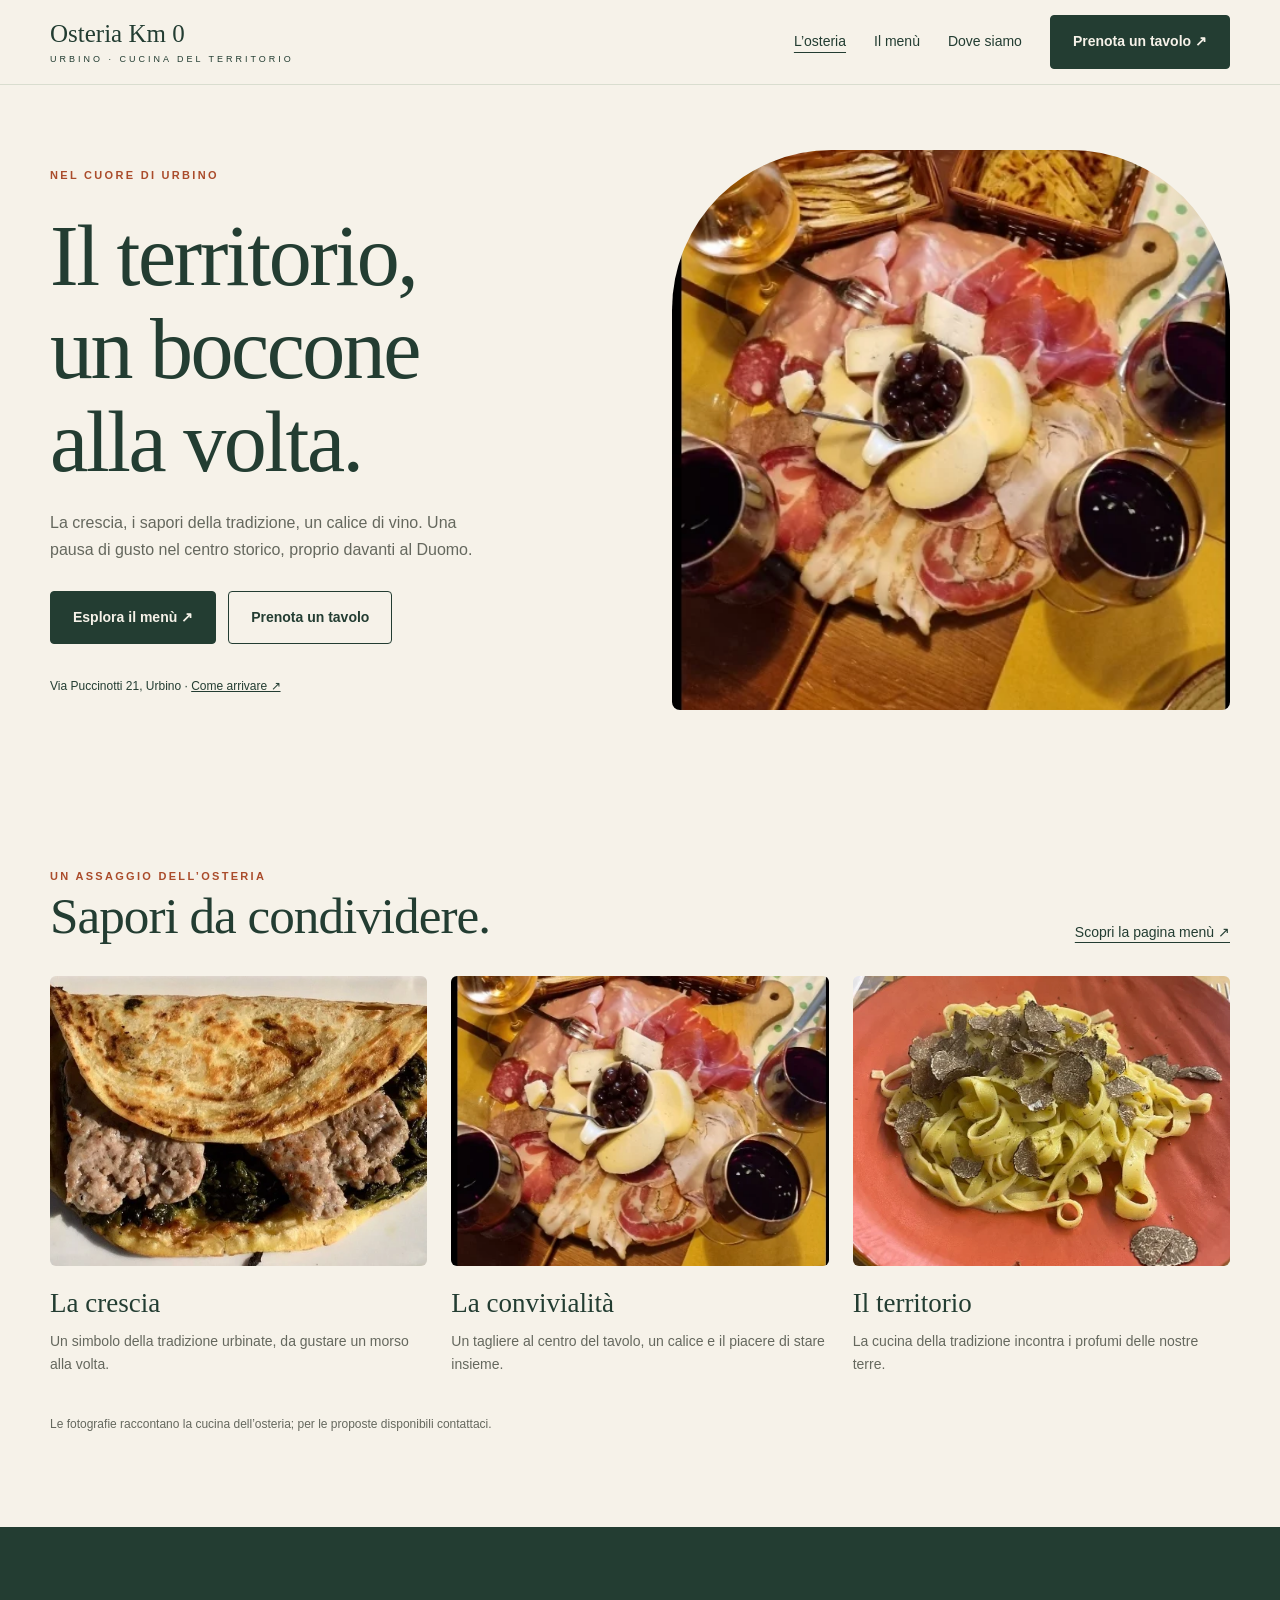
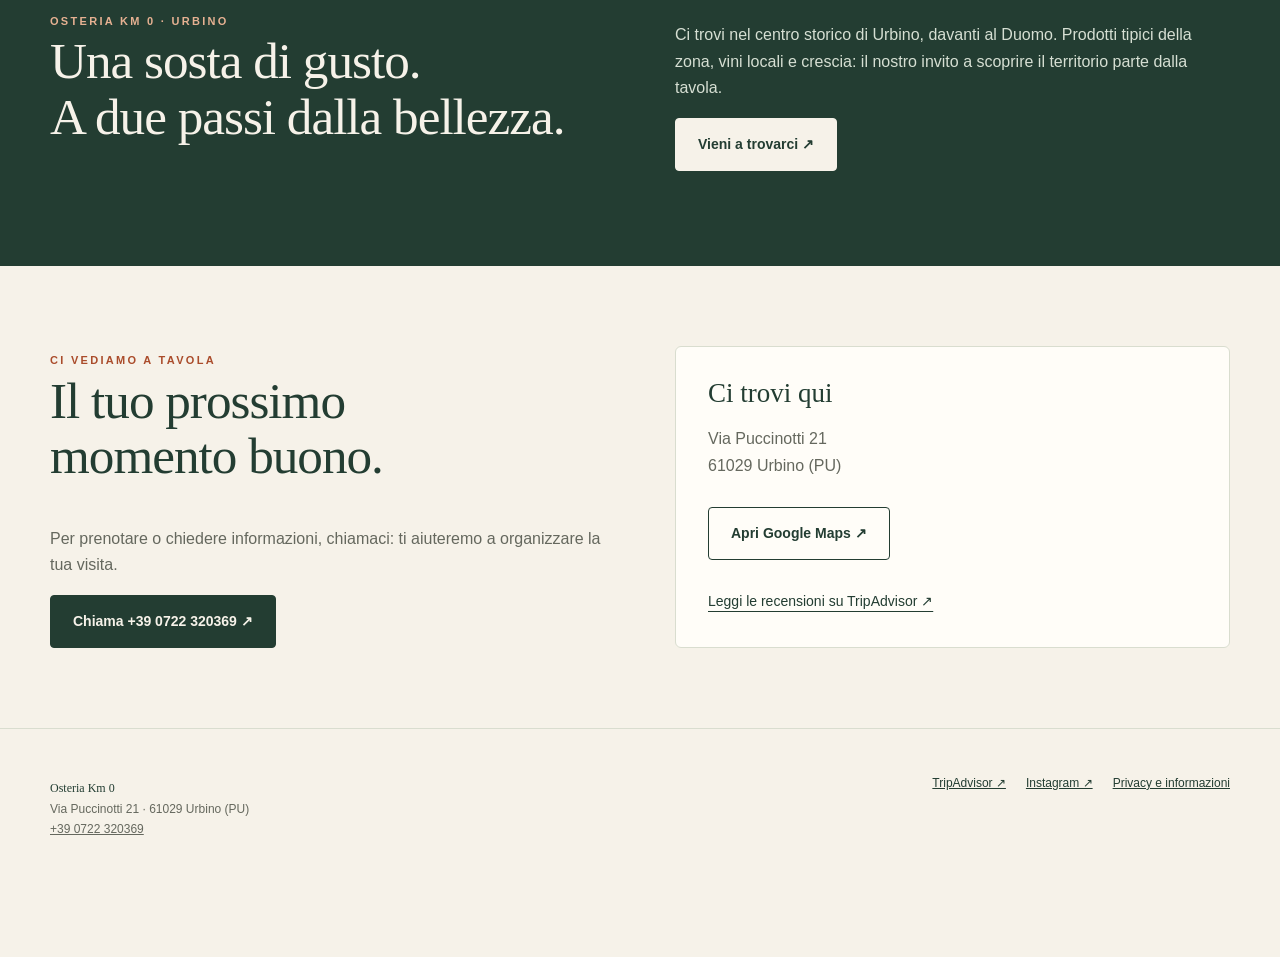
==== index.html @ 64ebbab1 "Add files via upload" ====
<!doctype html>
<html lang="it">

<head>
    <meta charset="utf-8">
    <meta name="viewport" content="width=device-width,initial-scale=1">
    <meta name="theme-color" content="#233d32">
    <title>Osteria Km 0 | Cucina del territorio a Urbino</title>
    <meta name="description"
        content="Crescia, sapori del territorio e vini locali nel centro storico di Urbino. Scopri Osteria Km 0 e contattaci per prenotare.">
    <meta property="og:title" content="Osteria Km 0 | Cucina del territorio a Urbino">
    <meta property="og:description"
        content="Crescia, sapori del territorio e vini locali nel centro storico di Urbino. Scopri Osteria Km 0 e contattaci per prenotare.">
    <meta property="og:type" content="website">
    <link rel="icon" href="assets/favicon.svg" type="image/svg+xml">
    <link rel="stylesheet" href="assets/style.css">
</head>

<body><a class="skip" href="#main">Vai al contenuto</a>
    <header class="header">
        <div class="wrap nav"><a class="brand" href="index.html" aria-label="Osteria Km 0, homepage">Osteria Km
                0<small>Urbino · cucina del territorio</small></a><button class="toggle" type="button"
                aria-controls="navigation" aria-expanded="false" aria-label="Apri navigazione">☰</button>
            <nav class="navlinks" id="navigation" aria-label="Principale"><a href="index.html"
                    aria-current="page">L’osteria</a><a href="menu.html">Il menù</a><a href="contatti.html">Dove
                    siamo</a><a class="btn" href="contatti.html#prenota">Prenota un tavolo ↗</a></nav>
        </div>
    </header>
    <main id="main">
        <div class="wrap">
            <section class="hero">
                <div><span class="eyebrow">Nel cuore di Urbino</span>
                    <h1>Il territorio,<br>un boccone<br>alla volta.</h1>
                    <p>La crescia, i sapori della tradizione, un calice di vino. Una pausa di gusto nel centro storico,
                        proprio davanti al Duomo.</p>
                    <div class="actions"><a class="btn" href="menu.html">Esplora il menù ↗</a><a class="btn light"
                            href="contatti.html#prenota">Prenota un tavolo</a></div><span class="note">Via Puccinotti
                        21, Urbino · <a
                            href="https://www.google.com/maps/search/?api=1&query=Osteria+Km+0+Via+Puccinotti+21+Urbino"
                            target="_blank" rel="noopener noreferrer">Come arrivare ↗</a></span>
                </div>
                <div class="hero-img"><img src="assets/img/tagliere.webp" width="900" height="1100" fetchpriority="high"
                        alt="Tagliere con salumi, formaggi, olive e cestini di crescia"></div>
            </section>
            <section class="section">
                <div class="section-head">
                    <div><span class="eyebrow">Un assaggio dell’osteria</span>
                        <h2>Sapori da condividere.</h2>
                    </div><a class="text-link" href="menu.html">Scopri la pagina menù ↗</a>
                </div>
                <div class="cards">
                    <article class="card">
                        <figure><img src="assets/img/crescia.webp" loading="lazy" width="592" height="376"
                                alt="Crescia farcita con salsiccia e verdure"></figure>
                        <div>
                            <h3>La crescia</h3>
                            <p>Un simbolo della tradizione urbinate, da gustare un morso alla volta.</p>
                        </div>
                    </article>
                    <article class="card">
                        <figure><img src="assets/img/tagliere.webp" loading="lazy" width="472" height="543"
                                alt="Tagliere di salumi e formaggi da condividere"></figure>
                        <div>
                            <h3>La convivialità</h3>
                            <p>Un tagliere al centro del tavolo, un calice e il piacere di stare insieme.</p>
                        </div>
                    </article>
                    <article class="card">
                        <figure><img src="assets/img/pasta.webp" loading="lazy" width="507" height="443"
                                alt="Pasta con scaglie di tartufo su piatto color terracotta"></figure>
                        <div>
                            <h3>Il territorio</h3>
                            <p>La cucina della tradizione incontra i profumi delle nostre terre.</p>
                        </div>
                    </article>
                </div>
                <p class="note" style="margin-top:25px">Le fotografie raccontano la cucina dell’osteria; per le proposte
                    disponibili contattaci.</p>
            </section>
        </div>
        <section class="section dark">
            <div class="wrap split">
                <div><span class="eyebrow">Osteria Km 0 · Urbino</span>
                    <h2>Una sosta di gusto.<br>A due passi dalla bellezza.</h2>
                </div>
                <div>
                    <p>Ci trovi nel centro storico di Urbino, davanti al Duomo. Prodotti tipici della zona, vini locali
                        e crescia: il nostro invito a scoprire il territorio parte dalla tavola.</p><a class="btn"
                        href="contatti.html">Vieni a trovarci ↗</a>
                </div>
            </div>
        </section>
        <section class="wrap section split">
            <div><span class="eyebrow">Ci vediamo a tavola</span>
                <h2>Il tuo prossimo<br>momento buono.</h2>
                <p>Per prenotare o chiedere informazioni, chiamaci: ti aiuteremo a organizzare la tua visita.</p><a
                    class="btn" href="tel:+390722320369">Chiama +39 0722 320369 ↗</a>
            </div>
            <div class="panel">
                <h3>Ci trovi qui</h3>
                <p>Via Puccinotti 21<br>61029 Urbino (PU)</p>
                <div class="actions"><a class="btn light"
                        href="https://www.google.com/maps/search/?api=1&query=Osteria+Km+0+Via+Puccinotti+21+Urbino"
                        target="_blank" rel="noopener noreferrer">Apri Google Maps ↗</a></div><a class="text-link"
                    href="https://www.tripadvisor.it/Restaurant_Review-g187797-d3292048-Reviews-Osteria_Km_0-Urbino_Province_of_Pesaro_and_Urbino_Marche.html"
                    target="_blank" rel="noopener noreferrer">Leggi le recensioni su TripAdvisor ↗</a>
            </div>
        </section>
    </main>
    <footer class="footer">
        <div class="wrap footer-top">
            <div><a class="brand" href="index.html">Osteria Km 0</a>
                <p>Via Puccinotti 21 · 61029 Urbino (PU)<br><a href="tel:+390722320369">+39 0722 320369</a></p>
            </div>
            <div class="footer-links"><a
                    href="https://www.tripadvisor.it/Restaurant_Review-g187797-d3292048-Reviews-Osteria_Km_0-Urbino_Province_of_Pesaro_and_Urbino_Marche.html"
                    target="_blank" rel="noopener noreferrer">TripAdvisor ↗</a><a
                    href="https://www.instagram.com/osteria.km0/" target="_blank" rel="noopener noreferrer">Instagram
                    ↗</a><a href="privacy.html">Privacy e informazioni</a></div>
        </div>
    </footer>
    <div class="mobile-bar" aria-label="Azioni rapide"><a class="btn light" href="menu.html">Il menù</a><a class="btn"
            href="tel:+390722320369">Chiama e prenota ↗</a></div>
    <script src="assets/app.js" defer></script>
</body>

</html>
---- assets/style.css ----
@charset "UTF-8";
:root{--paper:#f6f2e9;--ink:#233d32;--orange:#aa4c2b;--muted:#65685e;--line:#d9ddcf;--white:#fffdf8}*{box-sizing:border-box}html{scroll-behavior:smooth;scroll-padding-top:100px}body{margin:0;background:var(--paper);color:var(--ink);font-family:Arial,Helvetica,sans-serif;line-height:1.65}a{color:inherit}img{display:block;width:100%;height:100%;object-fit:cover}button,input,select,textarea{font:inherit}button,a,input,textarea,select{-webkit-tap-highlight-color:transparent}a:focus-visible,button:focus-visible,input:focus-visible,textarea:focus-visible,select:focus-visible{outline:3px solid var(--orange);outline-offset:5px}.wrap{width:min(1180px,calc(100% - 48px));margin:auto}.skip{position:absolute;top:-80px;background:white;padding:10px;z-index:100}.skip:focus{top:0}.header{position:sticky;top:0;z-index:20;background:var(--paper);border-bottom:1px solid var(--line)}.nav{display:flex;align-items:center;justify-content:space-between;min-height:84px;gap:20px}.brand{text-decoration:none;font-family:Georgia,serif;font-size:25px;line-height:1}.brand small{display:block;font-family:Arial,sans-serif;text-transform:uppercase;letter-spacing:3px;font-size:9px;margin-top:9px}.navlinks{display:flex;gap:28px;align-items:center}.navlinks a{text-decoration:none;font-size:14px}.navlinks a[aria-current=page]{text-decoration:underline;text-underline-offset:6px}.btn{display:inline-flex;align-items:center;justify-content:center;gap:12px;padding:14px 22px;min-height:50px;background:var(--ink);color:var(--paper);border:1px solid var(--ink);border-radius:4px;text-decoration:none;cursor:pointer;font-size:14px;font-weight:600;transition:background .2s,transform .2s}.btn:hover{background:#365745;transform:translateY(-2px)}.btn.light{background:transparent;color:var(--ink)}.btn.light:hover{background:#e9e7db}.toggle{display:none;background:none;border:1px solid var(--line);border-radius:4px;min-width:48px;min-height:48px;color:var(--ink)}.eyebrow{font-size:11px;letter-spacing:2.3px;text-transform:uppercase;font-weight:700;color:var(--orange)}h1,h2,h3,p{margin-top:0}h1,h2,h3{font-family:Georgia,serif;font-weight:400;line-height:1.08}h1{font-size:clamp(46px,6.8vw,86px);letter-spacing:-2.5px;margin:22px 0}h2{font-size:clamp(34px,4vw,52px);letter-spacing:-1px}h3{font-size:27px}p{color:var(--muted)}.hero{display:grid;grid-template-columns:1fr 1fr;gap:64px;align-items:center;padding:65px 0 72px}.hero p{max-width:440px}.actions{display:flex;gap:12px;flex-wrap:wrap;margin:28px 0}.hero-img{height:560px;border-radius:160px 160px 8px 8px;overflow:hidden;background:#d9c5a0}.hero-img img{object-position:center}.note{font-size:12px}.strip{border-block:1px solid var(--line);padding:22px 0;display:flex;justify-content:space-between;gap:18px;flex-wrap:wrap;font-size:12px;text-transform:uppercase;letter-spacing:1.4px}.section{padding:80px 0}.section-head{display:flex;align-items:end;justify-content:space-between;gap:24px;margin-bottom:32px}.section-head h2{margin-bottom:0}.text-link{font-size:14px;text-underline-offset:5px}.cards{display:grid;grid-template-columns:repeat(3,1fr);gap:24px}.card figure{margin:0 0 23px;height:290px;border-radius:6px;overflow:hidden}.card h3{margin-bottom:12px}.card p{font-size:14px}.split{display:grid;grid-template-columns:1fr 1fr;gap:70px;align-items:center}.dark{background:var(--ink);color:var(--paper)}.dark p{color:#d6dfd3}.dark .eyebrow{color:#e6b192}.dark .btn{background:var(--paper);color:var(--ink);border-color:var(--paper)}.panel{border:1px solid var(--line);padding:32px;border-radius:6px;background:var(--white)}.panel h3{margin-bottom:18px}.contact-list{list-style:none;padding:0;margin:25px 0}.contact-list li{padding:14px 0;border-bottom:1px solid var(--line)}.contact-list span{display:block;color:var(--muted);font-size:13px}.footer{padding:45px 0 105px;border-top:1px solid var(--line)}.footer-top{display:flex;justify-content:space-between;gap:25px;flex-wrap:wrap}.footer p,.footer a{font-size:12px}.footer-links{display:flex;gap:20px;flex-wrap:wrap}.mobile-bar{display:none}.page-intro{padding:65px 0 35px;max-width:800px}.page-intro h1{font-size:clamp(45px,6vw,72px)}.notice{background:#eee8d9;padding:18px 22px;border-left:3px solid var(--orange);font-size:14px;margin-bottom:32px}.filters{display:flex;gap:10px;flex-wrap:wrap;margin:30px 0}.filter{min-height:44px;border:1px solid var(--line);background:transparent;padding:9px 18px;border-radius:24px;color:var(--ink);cursor:pointer}.filter[aria-pressed=true]{background:var(--ink);color:var(--paper)}.menu-group{margin:35px 0}.menu-item{display:flex;justify-content:space-between;gap:22px;padding:24px 0;border-bottom:1px solid var(--line)}.menu-item h3{font-size:24px;margin-bottom:8px}.menu-item p{margin:0;font-size:14px}.price{white-space:nowrap;font-size:14px}label{display:block;font-size:14px;margin-bottom:6px}input,textarea,select{width:100%;padding:12px;border:1px solid #a7b5aa;background:var(--white);border-radius:4px;color:var(--ink);min-height:48px}.fields{display:grid;grid-template-columns:1fr 1fr;gap:18px}.field{margin-bottom:18px}textarea{resize:vertical;min-height:105px}.status{margin-top:15px;font-size:14px}.hours{font-size:14px}.legal{max-width:780px}.legal h2{font-size:30px;margin-top:35px}[hidden]{display:none!important}@media(max-width:800px){.wrap{width:calc(100% - 36px)}.nav{min-height:74px}.toggle{display:block}.navlinks{display:none;position:absolute;top:74px;left:0;right:0;background:var(--paper);padding:25px;box-shadow:0 15px 25px #233d3212;flex-direction:column;align-items:stretch;gap:20px}.navlinks.open{display:flex}.hero{grid-template-columns:1fr;gap:28px;padding:36px 0 40px}.hero h1{max-width:520px}.hero-img{height:380px;border-radius:100px 100px 6px 6px}.hero p{max-width:none}.strip{font-size:10px;gap:12px}.section{padding:52px 0}.cards{grid-template-columns:1fr;gap:28px}.card{display:grid;grid-template-columns:130px 1fr;gap:18px;align-items:center}.card figure{height:155px;margin:0}.card h3{font-size:25px}.card p{margin-bottom:0}.split{grid-template-columns:1fr;gap:32px}.section-head{align-items:start;flex-direction:column;gap:18px}.panel{padding:23px}.mobile-bar{display:grid;grid-template-columns:1fr 1fr;gap:10px;position:fixed;bottom:0;left:0;right:0;padding:10px 18px calc(10px + env(safe-area-inset-bottom));background:var(--paper);border-top:1px solid var(--line);z-index:30}.mobile-bar .btn{padding:11px}.fields{gap:12px}.page-intro{padding-top:36px}.footer-top{flex-direction:column}.menu-item{gap:12px}}@media(prefers-reduced-motion:reduce){html{scroll-behavior:auto}*,*:before,*:after{transition:none!important}}
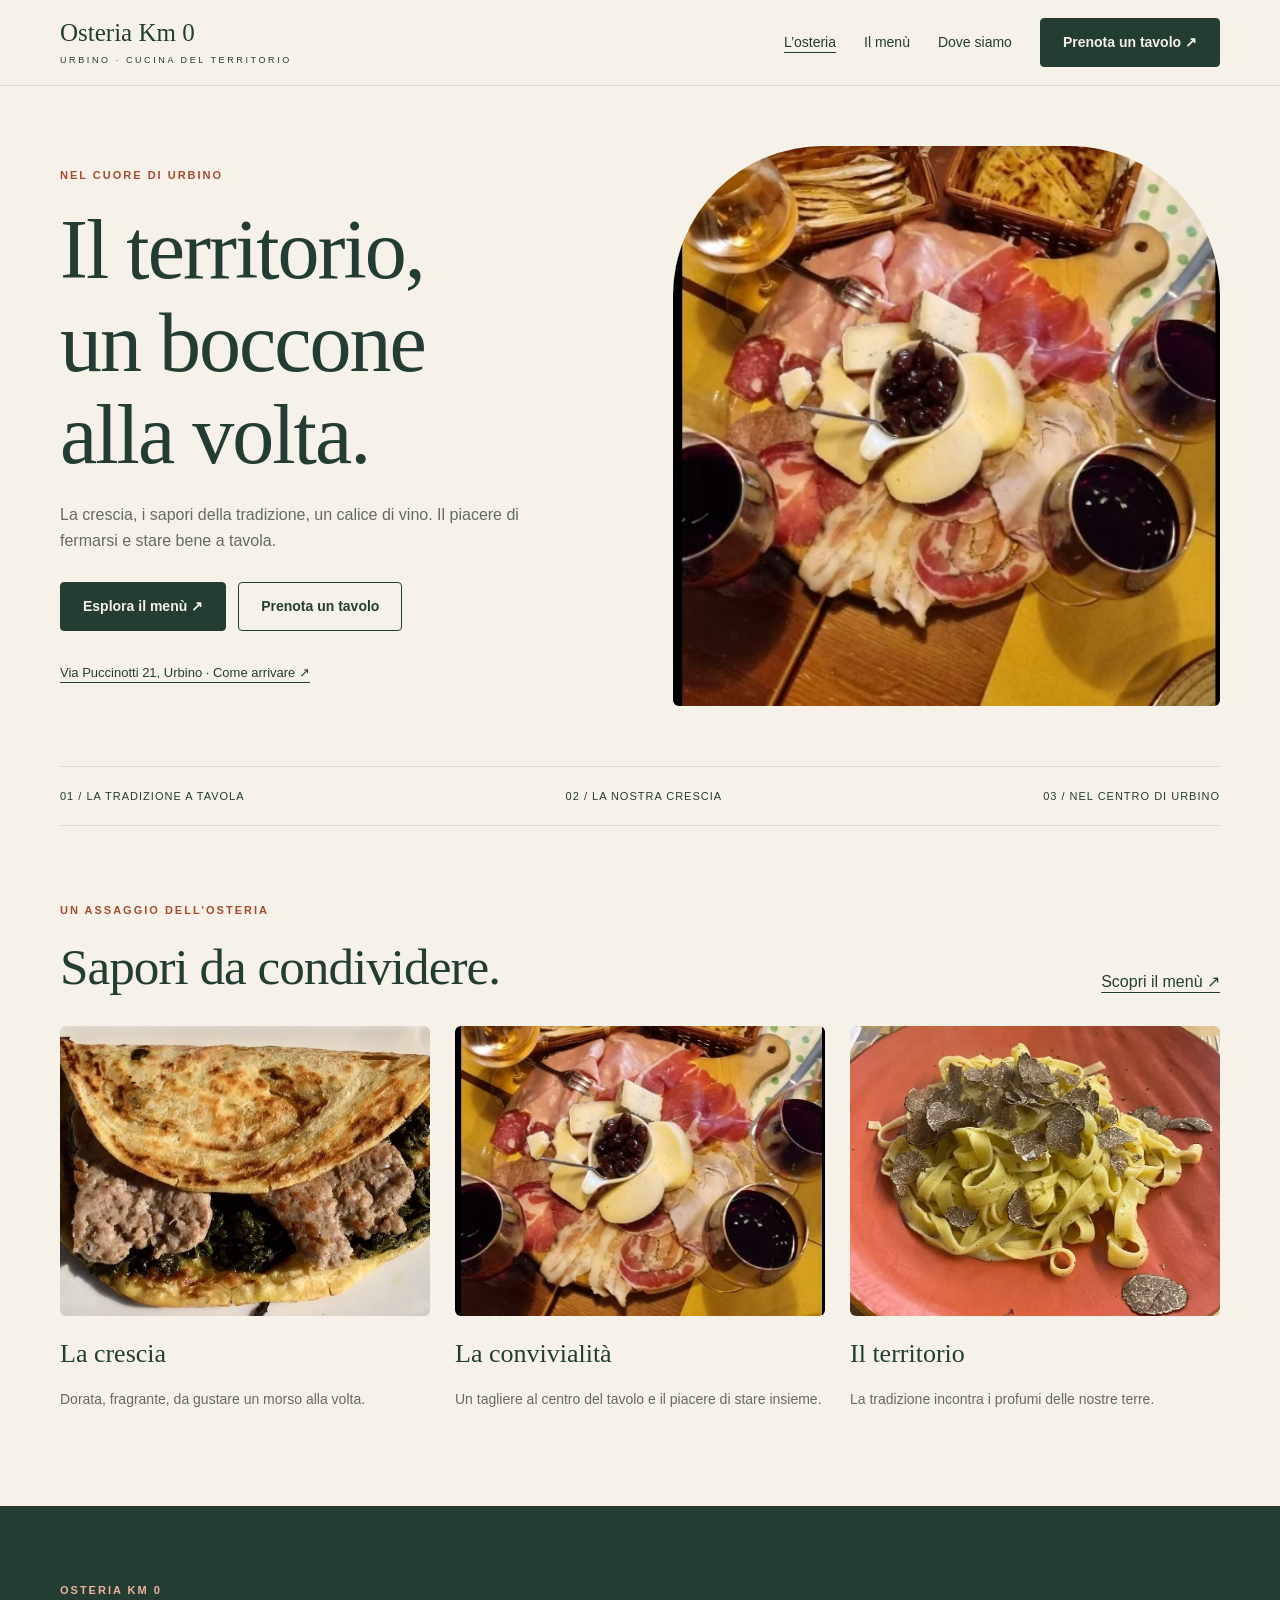
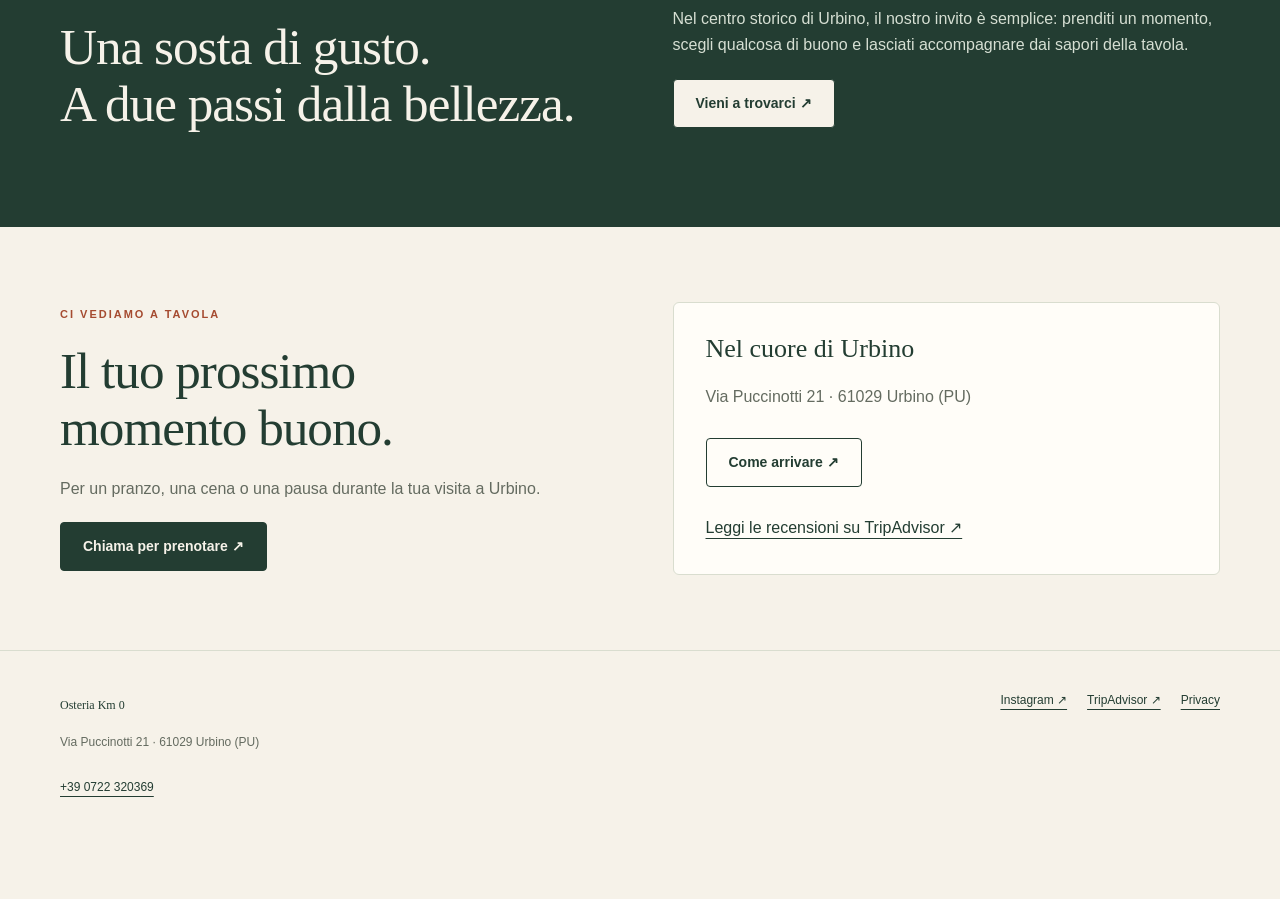
==== commit 0e1c8d10: "aggiornamento menu" ====
--- a/index.html
+++ b/index.html
@@ -1,127 +1 @@
-<!doctype html>
-<html lang="it">
-
-<head>
-    <meta charset="utf-8">
-    <meta name="viewport" content="width=device-width,initial-scale=1">
-    <meta name="theme-color" content="#233d32">
-    <title>Osteria Km 0 | Cucina del territorio a Urbino</title>
-    <meta name="description"
-        content="Crescia, sapori del territorio e vini locali nel centro storico di Urbino. Scopri Osteria Km 0 e contattaci per prenotare.">
-    <meta property="og:title" content="Osteria Km 0 | Cucina del territorio a Urbino">
-    <meta property="og:description"
-        content="Crescia, sapori del territorio e vini locali nel centro storico di Urbino. Scopri Osteria Km 0 e contattaci per prenotare.">
-    <meta property="og:type" content="website">
-    <link rel="icon" href="assets/favicon.svg" type="image/svg+xml">
-    <link rel="stylesheet" href="assets/style.css">
-</head>
-
-<body><a class="skip" href="#main">Vai al contenuto</a>
-    <header class="header">
-        <div class="wrap nav"><a class="brand" href="index.html" aria-label="Osteria Km 0, homepage">Osteria Km
-                0<small>Urbino · cucina del territorio</small></a><button class="toggle" type="button"
-                aria-controls="navigation" aria-expanded="false" aria-label="Apri navigazione">☰</button>
-            <nav class="navlinks" id="navigation" aria-label="Principale"><a href="index.html"
-                    aria-current="page">L’osteria</a><a href="menu.html">Il menù</a><a href="contatti.html">Dove
-                    siamo</a><a class="btn" href="contatti.html#prenota">Prenota un tavolo ↗</a></nav>
-        </div>
-    </header>
-    <main id="main">
-        <div class="wrap">
-            <section class="hero">
-                <div><span class="eyebrow">Nel cuore di Urbino</span>
-                    <h1>Il territorio,<br>un boccone<br>alla volta.</h1>
-                    <p>La crescia, i sapori della tradizione, un calice di vino. Una pausa di gusto nel centro storico,
-                        proprio davanti al Duomo.</p>
-                    <div class="actions"><a class="btn" href="menu.html">Esplora il menù ↗</a><a class="btn light"
-                            href="contatti.html#prenota">Prenota un tavolo</a></div><span class="note">Via Puccinotti
-                        21, Urbino · <a
-                            href="https://www.google.com/maps/search/?api=1&query=Osteria+Km+0+Via+Puccinotti+21+Urbino"
-                            target="_blank" rel="noopener noreferrer">Come arrivare ↗</a></span>
-                </div>
-                <div class="hero-img"><img src="assets/img/tagliere.webp" width="900" height="1100" fetchpriority="high"
-                        alt="Tagliere con salumi, formaggi, olive e cestini di crescia"></div>
-            </section>
-            <section class="section">
-                <div class="section-head">
-                    <div><span class="eyebrow">Un assaggio dell’osteria</span>
-                        <h2>Sapori da condividere.</h2>
-                    </div><a class="text-link" href="menu.html">Scopri la pagina menù ↗</a>
-                </div>
-                <div class="cards">
-                    <article class="card">
-                        <figure><img src="assets/img/crescia.webp" loading="lazy" width="592" height="376"
-                                alt="Crescia farcita con salsiccia e verdure"></figure>
-                        <div>
-                            <h3>La crescia</h3>
-                            <p>Un simbolo della tradizione urbinate, da gustare un morso alla volta.</p>
-                        </div>
-                    </article>
-                    <article class="card">
-                        <figure><img src="assets/img/tagliere.webp" loading="lazy" width="472" height="543"
-                                alt="Tagliere di salumi e formaggi da condividere"></figure>
-                        <div>
-                            <h3>La convivialità</h3>
-                            <p>Un tagliere al centro del tavolo, un calice e il piacere di stare insieme.</p>
-                        </div>
-                    </article>
-                    <article class="card">
-                        <figure><img src="assets/img/pasta.webp" loading="lazy" width="507" height="443"
-                                alt="Pasta con scaglie di tartufo su piatto color terracotta"></figure>
-                        <div>
-                            <h3>Il territorio</h3>
-                            <p>La cucina della tradizione incontra i profumi delle nostre terre.</p>
-                        </div>
-                    </article>
-                </div>
-                <p class="note" style="margin-top:25px">Le fotografie raccontano la cucina dell’osteria; per le proposte
-                    disponibili contattaci.</p>
-            </section>
-        </div>
-        <section class="section dark">
-            <div class="wrap split">
-                <div><span class="eyebrow">Osteria Km 0 · Urbino</span>
-                    <h2>Una sosta di gusto.<br>A due passi dalla bellezza.</h2>
-                </div>
-                <div>
-                    <p>Ci trovi nel centro storico di Urbino, davanti al Duomo. Prodotti tipici della zona, vini locali
-                        e crescia: il nostro invito a scoprire il territorio parte dalla tavola.</p><a class="btn"
-                        href="contatti.html">Vieni a trovarci ↗</a>
-                </div>
-            </div>
-        </section>
-        <section class="wrap section split">
-            <div><span class="eyebrow">Ci vediamo a tavola</span>
-                <h2>Il tuo prossimo<br>momento buono.</h2>
-                <p>Per prenotare o chiedere informazioni, chiamaci: ti aiuteremo a organizzare la tua visita.</p><a
-                    class="btn" href="tel:+390722320369">Chiama +39 0722 320369 ↗</a>
-            </div>
-            <div class="panel">
-                <h3>Ci trovi qui</h3>
-                <p>Via Puccinotti 21<br>61029 Urbino (PU)</p>
-                <div class="actions"><a class="btn light"
-                        href="https://www.google.com/maps/search/?api=1&query=Osteria+Km+0+Via+Puccinotti+21+Urbino"
-                        target="_blank" rel="noopener noreferrer">Apri Google Maps ↗</a></div><a class="text-link"
-                    href="https://www.tripadvisor.it/Restaurant_Review-g187797-d3292048-Reviews-Osteria_Km_0-Urbino_Province_of_Pesaro_and_Urbino_Marche.html"
-                    target="_blank" rel="noopener noreferrer">Leggi le recensioni su TripAdvisor ↗</a>
-            </div>
-        </section>
-    </main>
-    <footer class="footer">
-        <div class="wrap footer-top">
-            <div><a class="brand" href="index.html">Osteria Km 0</a>
-                <p>Via Puccinotti 21 · 61029 Urbino (PU)<br><a href="tel:+390722320369">+39 0722 320369</a></p>
-            </div>
-            <div class="footer-links"><a
-                    href="https://www.tripadvisor.it/Restaurant_Review-g187797-d3292048-Reviews-Osteria_Km_0-Urbino_Province_of_Pesaro_and_Urbino_Marche.html"
-                    target="_blank" rel="noopener noreferrer">TripAdvisor ↗</a><a
-                    href="https://www.instagram.com/osteria.km0/" target="_blank" rel="noopener noreferrer">Instagram
-                    ↗</a><a href="privacy.html">Privacy e informazioni</a></div>
-        </div>
-    </footer>
-    <div class="mobile-bar" aria-label="Azioni rapide"><a class="btn light" href="menu.html">Il menù</a><a class="btn"
-            href="tel:+390722320369">Chiama e prenota ↗</a></div>
-    <script src="assets/app.js" defer></script>
-</body>
-
-</html>+<!doctype html><html lang="it"><head><meta charset="utf-8"><meta name="viewport" content="width=device-width,initial-scale=1"><title>Il territorio, un boccone alla volta | Osteria Km 0, Urbino</title><meta name="description" content="Crescia, sapori del territorio e convivialità nel centro storico di Urbino. Scopri Osteria Km 0 e contattaci per prenotare."><meta name="theme-color" content="#233d32"><link rel="icon" href="assets/favicon.svg"><link rel="stylesheet" href="assets/style.css"></head><body><a class="skip" href="#main">Vai al contenuto</a><header class="header"><div class="wrap nav"><a class="brand" href="index.html">Osteria Km 0<small>Urbino · cucina del territorio</small></a><button class="toggle" aria-controls="navigation" aria-expanded="false" aria-label="Apri navigazione">☰</button><nav class="navlinks" id="navigation" aria-label="Principale"><a href="index.html" aria-current="page">L’osteria</a><a href="menu.html">Il menù</a><a href="contatti.html">Dove siamo</a><a class="btn" href="contatti.html#prenota">Prenota un tavolo ↗</a></nav></div></header><main id="main"><div class="wrap"><section class="hero"><div><span class="eyebrow">Nel cuore di Urbino</span><h1>Il territorio,<br>un boccone<br>alla volta.</h1><p>La crescia, i sapori della tradizione, un calice di vino. Il piacere di fermarsi e stare bene a tavola.</p><div class="actions"><a class="btn" href="menu.html">Esplora il menù ↗</a><a class="btn light" href="contatti.html#prenota">Prenota un tavolo</a></div><a class="note" data-link="maps" target="_blank" rel="noopener noreferrer">Via Puccinotti 21, Urbino · Come arrivare ↗</a></div><div class="hero-photo"><img src="assets/img/tagliere.webp" alt="Tagliere con salumi, formaggi, olive e crescia" width="472" height="543" fetchpriority="high"></div></section><div class="strip"><span>01 / La tradizione a tavola</span><span>02 / La nostra crescia</span><span>03 / Nel centro di Urbino</span></div><section class="section"><div class="heading"><div><span class="eyebrow">Un assaggio dell’osteria</span><h2>Sapori da condividere.</h2></div><a href="menu.html">Scopri il menù ↗</a></div><div class="cards"><article class="card"><figure><img src="assets/img/crescia.webp" alt="Crescia farcita con salsiccia e verdure" loading="lazy" width="600" height="500"></figure><div><h3>La crescia</h3><p>Dorata, fragrante, da gustare un morso alla volta.</p></div></article><article class="card"><figure><img src="assets/img/tagliere.webp" alt="Tagliere di salumi e formaggi" loading="lazy" width="600" height="500"></figure><div><h3>La convivialità</h3><p>Un tagliere al centro del tavolo e il piacere di stare insieme.</p></div></article><article class="card"><figure><img src="assets/img/pasta.webp" alt="Pasta con scaglie di tartufo" loading="lazy" width="600" height="500"></figure><div><h3>Il territorio</h3><p>La tradizione incontra i profumi delle nostre terre.</p></div></article></div></section></div><section class="dark section"><div class="wrap split"><div><span class="eyebrow">Osteria Km 0</span><h2>Una sosta di gusto.<br>A due passi dalla bellezza.</h2></div><div><p>Nel centro storico di Urbino, il nostro invito è semplice: prenditi un momento, scegli qualcosa di buono e lasciati accompagnare dai sapori della tavola.</p><a class="btn" href="contatti.html">Vieni a trovarci ↗</a></div></div></section><section class="wrap section split"><div><span class="eyebrow">Ci vediamo a tavola</span><h2>Il tuo prossimo<br>momento buono.</h2><p>Per un pranzo, una cena o una pausa durante la tua visita a Urbino.</p><a class="btn" data-phone>Chiama per prenotare ↗</a></div><div class="panel"><h3>Nel cuore di Urbino</h3><p data-address></p><div class="actions"><a class="btn light" data-link="maps" target="_blank" rel="noopener noreferrer">Come arrivare ↗</a></div><a data-link="tripadvisor" target="_blank" rel="noopener noreferrer">Leggi le recensioni su TripAdvisor ↗</a></div></section></main><footer class="footer"><div class="wrap footer-row"><div><a class="brand" href="index.html">Osteria Km 0</a><p style="margin-top:16px" data-address></p><a data-phone></a></div><div class="links"><a data-link="instagram" target="_blank" rel="noopener noreferrer">Instagram ↗</a><a data-link="tripadvisor" target="_blank" rel="noopener noreferrer">TripAdvisor ↗</a><a href="privacy.html">Privacy</a></div></div></footer><div class="mobile-bar" aria-label="Azioni rapide"><a class="btn light" href="menu.html">Il menù</a><a class="btn" data-phone>Chiama e prenota ↗</a></div><script src="assets/config.js"></script><script src="assets/menu.js"></script><script src="assets/app.js"></script></body></html>
--- a/assets/style.css
+++ b/assets/style.css
@@ -1,2 +1 @@
-@charset "UTF-8";
-:root{--paper:#f6f2e9;--ink:#233d32;--orange:#aa4c2b;--muted:#65685e;--line:#d9ddcf;--white:#fffdf8}*{box-sizing:border-box}html{scroll-behavior:smooth;scroll-padding-top:100px}body{margin:0;background:var(--paper);color:var(--ink);font-family:Arial,Helvetica,sans-serif;line-height:1.65}a{color:inherit}img{display:block;width:100%;height:100%;object-fit:cover}button,input,select,textarea{font:inherit}button,a,input,textarea,select{-webkit-tap-highlight-color:transparent}a:focus-visible,button:focus-visible,input:focus-visible,textarea:focus-visible,select:focus-visible{outline:3px solid var(--orange);outline-offset:5px}.wrap{width:min(1180px,calc(100% - 48px));margin:auto}.skip{position:absolute;top:-80px;background:white;padding:10px;z-index:100}.skip:focus{top:0}.header{position:sticky;top:0;z-index:20;background:var(--paper);border-bottom:1px solid var(--line)}.nav{display:flex;align-items:center;justify-content:space-between;min-height:84px;gap:20px}.brand{text-decoration:none;font-family:Georgia,serif;font-size:25px;line-height:1}.brand small{display:block;font-family:Arial,sans-serif;text-transform:uppercase;letter-spacing:3px;font-size:9px;margin-top:9px}.navlinks{display:flex;gap:28px;align-items:center}.navlinks a{text-decoration:none;font-size:14px}.navlinks a[aria-current=page]{text-decoration:underline;text-underline-offset:6px}.btn{display:inline-flex;align-items:center;justify-content:center;gap:12px;padding:14px 22px;min-height:50px;background:var(--ink);color:var(--paper);border:1px solid var(--ink);border-radius:4px;text-decoration:none;cursor:pointer;font-size:14px;font-weight:600;transition:background .2s,transform .2s}.btn:hover{background:#365745;transform:translateY(-2px)}.btn.light{background:transparent;color:var(--ink)}.btn.light:hover{background:#e9e7db}.toggle{display:none;background:none;border:1px solid var(--line);border-radius:4px;min-width:48px;min-height:48px;color:var(--ink)}.eyebrow{font-size:11px;letter-spacing:2.3px;text-transform:uppercase;font-weight:700;color:var(--orange)}h1,h2,h3,p{margin-top:0}h1,h2,h3{font-family:Georgia,serif;font-weight:400;line-height:1.08}h1{font-size:clamp(46px,6.8vw,86px);letter-spacing:-2.5px;margin:22px 0}h2{font-size:clamp(34px,4vw,52px);letter-spacing:-1px}h3{font-size:27px}p{color:var(--muted)}.hero{display:grid;grid-template-columns:1fr 1fr;gap:64px;align-items:center;padding:65px 0 72px}.hero p{max-width:440px}.actions{display:flex;gap:12px;flex-wrap:wrap;margin:28px 0}.hero-img{height:560px;border-radius:160px 160px 8px 8px;overflow:hidden;background:#d9c5a0}.hero-img img{object-position:center}.note{font-size:12px}.strip{border-block:1px solid var(--line);padding:22px 0;display:flex;justify-content:space-between;gap:18px;flex-wrap:wrap;font-size:12px;text-transform:uppercase;letter-spacing:1.4px}.section{padding:80px 0}.section-head{display:flex;align-items:end;justify-content:space-between;gap:24px;margin-bottom:32px}.section-head h2{margin-bottom:0}.text-link{font-size:14px;text-underline-offset:5px}.cards{display:grid;grid-template-columns:repeat(3,1fr);gap:24px}.card figure{margin:0 0 23px;height:290px;border-radius:6px;overflow:hidden}.card h3{margin-bottom:12px}.card p{font-size:14px}.split{display:grid;grid-template-columns:1fr 1fr;gap:70px;align-items:center}.dark{background:var(--ink);color:var(--paper)}.dark p{color:#d6dfd3}.dark .eyebrow{color:#e6b192}.dark .btn{background:var(--paper);color:var(--ink);border-color:var(--paper)}.panel{border:1px solid var(--line);padding:32px;border-radius:6px;background:var(--white)}.panel h3{margin-bottom:18px}.contact-list{list-style:none;padding:0;margin:25px 0}.contact-list li{padding:14px 0;border-bottom:1px solid var(--line)}.contact-list span{display:block;color:var(--muted);font-size:13px}.footer{padding:45px 0 105px;border-top:1px solid var(--line)}.footer-top{display:flex;justify-content:space-between;gap:25px;flex-wrap:wrap}.footer p,.footer a{font-size:12px}.footer-links{display:flex;gap:20px;flex-wrap:wrap}.mobile-bar{display:none}.page-intro{padding:65px 0 35px;max-width:800px}.page-intro h1{font-size:clamp(45px,6vw,72px)}.notice{background:#eee8d9;padding:18px 22px;border-left:3px solid var(--orange);font-size:14px;margin-bottom:32px}.filters{display:flex;gap:10px;flex-wrap:wrap;margin:30px 0}.filter{min-height:44px;border:1px solid var(--line);background:transparent;padding:9px 18px;border-radius:24px;color:var(--ink);cursor:pointer}.filter[aria-pressed=true]{background:var(--ink);color:var(--paper)}.menu-group{margin:35px 0}.menu-item{display:flex;justify-content:space-between;gap:22px;padding:24px 0;border-bottom:1px solid var(--line)}.menu-item h3{font-size:24px;margin-bottom:8px}.menu-item p{margin:0;font-size:14px}.price{white-space:nowrap;font-size:14px}label{display:block;font-size:14px;margin-bottom:6px}input,textarea,select{width:100%;padding:12px;border:1px solid #a7b5aa;background:var(--white);border-radius:4px;color:var(--ink);min-height:48px}.fields{display:grid;grid-template-columns:1fr 1fr;gap:18px}.field{margin-bottom:18px}textarea{resize:vertical;min-height:105px}.status{margin-top:15px;font-size:14px}.hours{font-size:14px}.legal{max-width:780px}.legal h2{font-size:30px;margin-top:35px}[hidden]{display:none!important}@media(max-width:800px){.wrap{width:calc(100% - 36px)}.nav{min-height:74px}.toggle{display:block}.navlinks{display:none;position:absolute;top:74px;left:0;right:0;background:var(--paper);padding:25px;box-shadow:0 15px 25px #233d3212;flex-direction:column;align-items:stretch;gap:20px}.navlinks.open{display:flex}.hero{grid-template-columns:1fr;gap:28px;padding:36px 0 40px}.hero h1{max-width:520px}.hero-img{height:380px;border-radius:100px 100px 6px 6px}.hero p{max-width:none}.strip{font-size:10px;gap:12px}.section{padding:52px 0}.cards{grid-template-columns:1fr;gap:28px}.card{display:grid;grid-template-columns:130px 1fr;gap:18px;align-items:center}.card figure{height:155px;margin:0}.card h3{font-size:25px}.card p{margin-bottom:0}.split{grid-template-columns:1fr;gap:32px}.section-head{align-items:start;flex-direction:column;gap:18px}.panel{padding:23px}.mobile-bar{display:grid;grid-template-columns:1fr 1fr;gap:10px;position:fixed;bottom:0;left:0;right:0;padding:10px 18px calc(10px + env(safe-area-inset-bottom));background:var(--paper);border-top:1px solid var(--line);z-index:30}.mobile-bar .btn{padding:11px}.fields{gap:12px}.page-intro{padding-top:36px}.footer-top{flex-direction:column}.menu-item{gap:12px}}@media(prefers-reduced-motion:reduce){html{scroll-behavior:auto}*,*:before,*:after{transition:none!important}}
+*{box-sizing:border-box}:root{--bg:#f6f2e9;--ink:#233d32;--muted:#646b60;--accent:#a54b30;--line:#d9ddcf}html{scroll-behavior:smooth;scroll-padding-top:100px}body{margin:0;background:var(--bg);color:var(--ink);font:16px/1.65 Arial,sans-serif}a{color:inherit;text-underline-offset:5px}img{display:block;width:100%;height:100%;object-fit:cover}h1,h2,h3{font-family:Georgia,serif;font-weight:400;line-height:1.1;margin:0 0 20px}h1{font-size:clamp(46px,7vw,84px);letter-spacing:-2px}h2{font-size:clamp(34px,4vw,52px);letter-spacing:-1px}h3{font-size:26px}p{color:var(--muted);margin:0 0 20px}button,input{font:inherit}a:focus-visible,button:focus-visible,input:focus-visible{outline:3px solid var(--accent);outline-offset:4px}.wrap{width:min(1160px,calc(100% - 40px));margin:auto}.header{position:sticky;top:0;background:var(--bg);z-index:20;border-bottom:1px solid var(--line)}.nav{min-height:85px;display:flex;align-items:center;justify-content:space-between;gap:24px}.brand{text-decoration:none;font:25px/1 Georgia,serif}.brand small{display:block;font:9px Arial;letter-spacing:2.6px;text-transform:uppercase;margin-top:10px}.navlinks{display:flex;gap:28px;align-items:center}.navlinks a{text-decoration:none;font-size:14px}.navlinks a[aria-current=page]{text-decoration:underline}.btn{display:inline-flex;align-items:center;justify-content:center;min-height:49px;padding:12px 22px;border:1px solid var(--ink);border-radius:4px;background:var(--ink);color:var(--bg);text-decoration:none;font-size:14px;font-weight:600;cursor:pointer}.btn:hover{background:#395b49}.btn.light{background:transparent;color:var(--ink)}.toggle{display:none;background:transparent;border:1px solid var(--line);min-height:46px;min-width:46px;color:var(--ink)}.eyebrow{text-transform:uppercase;letter-spacing:2px;color:var(--accent);font-size:11px;font-weight:700;display:block;margin-bottom:20px}.hero{display:grid;grid-template-columns:1fr 1fr;gap:65px;align-items:center;padding:60px 0}.hero p{max-width:460px}.hero-photo{height:560px;border-radius:150px 150px 6px 6px;overflow:hidden}.actions{display:flex;gap:12px;flex-wrap:wrap;margin:28px 0}.note{font-size:13px}.strip{border-block:1px solid var(--line);padding:20px 0;display:flex;justify-content:space-between;gap:15px;font-size:11px;letter-spacing:1px;text-transform:uppercase}.section{padding:75px 0}.heading{display:flex;justify-content:space-between;align-items:end;gap:22px;margin-bottom:30px}.heading h2{margin-bottom:0}.cards{display:grid;grid-template-columns:repeat(3,1fr);gap:25px}.card figure{height:290px;overflow:hidden;border-radius:6px;margin:0 0 24px}.card p{font-size:14px}.dark{background:var(--ink);color:var(--bg)}.dark p{color:#d6dfd3}.dark .eyebrow{color:#e9b49c}.dark .btn{background:var(--bg);color:var(--ink)}.split{display:grid;grid-template-columns:1fr 1fr;gap:65px;align-items:center}.panel{background:#fffdf8;border:1px solid var(--line);padding:32px;border-radius:6px}.footer{border-top:1px solid var(--line);padding:40px 0 100px}.footer-row{display:flex;justify-content:space-between;gap:30px;flex-wrap:wrap}.footer p,.footer a{font-size:12px}.links{display:flex;gap:20px;flex-wrap:wrap}.mobile-bar{display:none}.intro{padding:60px 0 30px;max-width:800px}.intro h1{font-size:clamp(46px,6vw,72px)}.menu-tools{border-block:1px solid var(--line);padding:22px 0;margin-bottom:40px}.filters{display:flex;gap:9px;flex-wrap:wrap;margin-top:18px}.filter{border:1px solid var(--line);border-radius:30px;padding:10px 18px;background:transparent;color:var(--ink);cursor:pointer;min-height:44px;font-size:14px}.filter[aria-pressed=true]{background:var(--ink);color:var(--bg)}input{width:100%;max-width:430px;min-height:48px;padding:12px 16px;border:1px solid #b6beaf;background:#fffdf8;border-radius:4px;color:var(--ink)}label{display:block;font-size:13px;margin-bottom:7px}.menu-section{margin:0 0 55px}.menu-section h2{font-size:38px;margin-bottom:10px}.menu-section>p{font-size:14px}.menu-grid{display:grid;grid-template-columns:1fr 1fr;column-gap:50px}.dish{padding:24px 0;border-bottom:1px solid var(--line)}.dish-top{display:flex;justify-content:space-between;gap:20px}.dish h3{font-size:23px;margin-bottom:9px}.price{white-space:nowrap;font-size:15px}.dish p{font-size:14px;margin-bottom:12px}.tags{display:flex;gap:6px;flex-wrap:wrap}.tag{font-size:10px;border:1px solid #cbd2c1;border-radius:20px;padding:3px 9px;letter-spacing:.4px}.tag.pick{background:#e9e3d3;border-color:#e9e3d3}.menu-bottom{border-top:1px solid var(--line);padding-top:20px}.contact-list{list-style:none;padding:0}.contact-list li{border-bottom:1px solid var(--line);padding:16px 0}.contact-list span{display:block;font-size:12px;color:var(--muted)}.contact-layout{align-items:start}.hours{font-size:14px}.skip{position:absolute;top:-100px;background:white;padding:10px}.skip:focus{top:0}.legal{max-width:760px}.legal h2{font-size:30px;margin-top:35px}[hidden]{display:none!important}@media(max-width:780px){.nav{min-height:75px}.toggle{display:block}.navlinks{display:none;position:absolute;left:0;right:0;top:75px;background:var(--bg);padding:25px;flex-direction:column;align-items:stretch;border-bottom:1px solid var(--line)}.navlinks.open{display:flex}.hero{grid-template-columns:1fr;gap:25px;padding:35px 0 40px}.hero-photo{height:370px;border-radius:100px 100px 6px 6px}.strip{font-size:9px;flex-wrap:wrap}.section{padding:50px 0}.split{grid-template-columns:1fr;gap:30px}.heading{align-items:start;flex-direction:column}.cards{grid-template-columns:1fr}.card{display:grid;grid-template-columns:125px 1fr;gap:18px;align-items:center}.card figure{height:155px;margin:0}.card h3{font-size:24px}.card p{margin:0}.panel{padding:25px}.mobile-bar{display:grid;grid-template-columns:1fr 1fr;gap:10px;position:fixed;bottom:0;left:0;right:0;padding:10px 20px calc(10px + env(safe-area-inset-bottom));background:var(--bg);border-top:1px solid var(--line);z-index:30}.menu-grid{grid-template-columns:1fr}.filters{flex-wrap:nowrap;overflow-x:auto;padding-bottom:8px}.filter{white-space:nowrap;flex-shrink:0}.intro{padding-top:35px}.footer-row{flex-direction:column}}@media(prefers-reduced-motion:reduce){html{scroll-behavior:auto}}
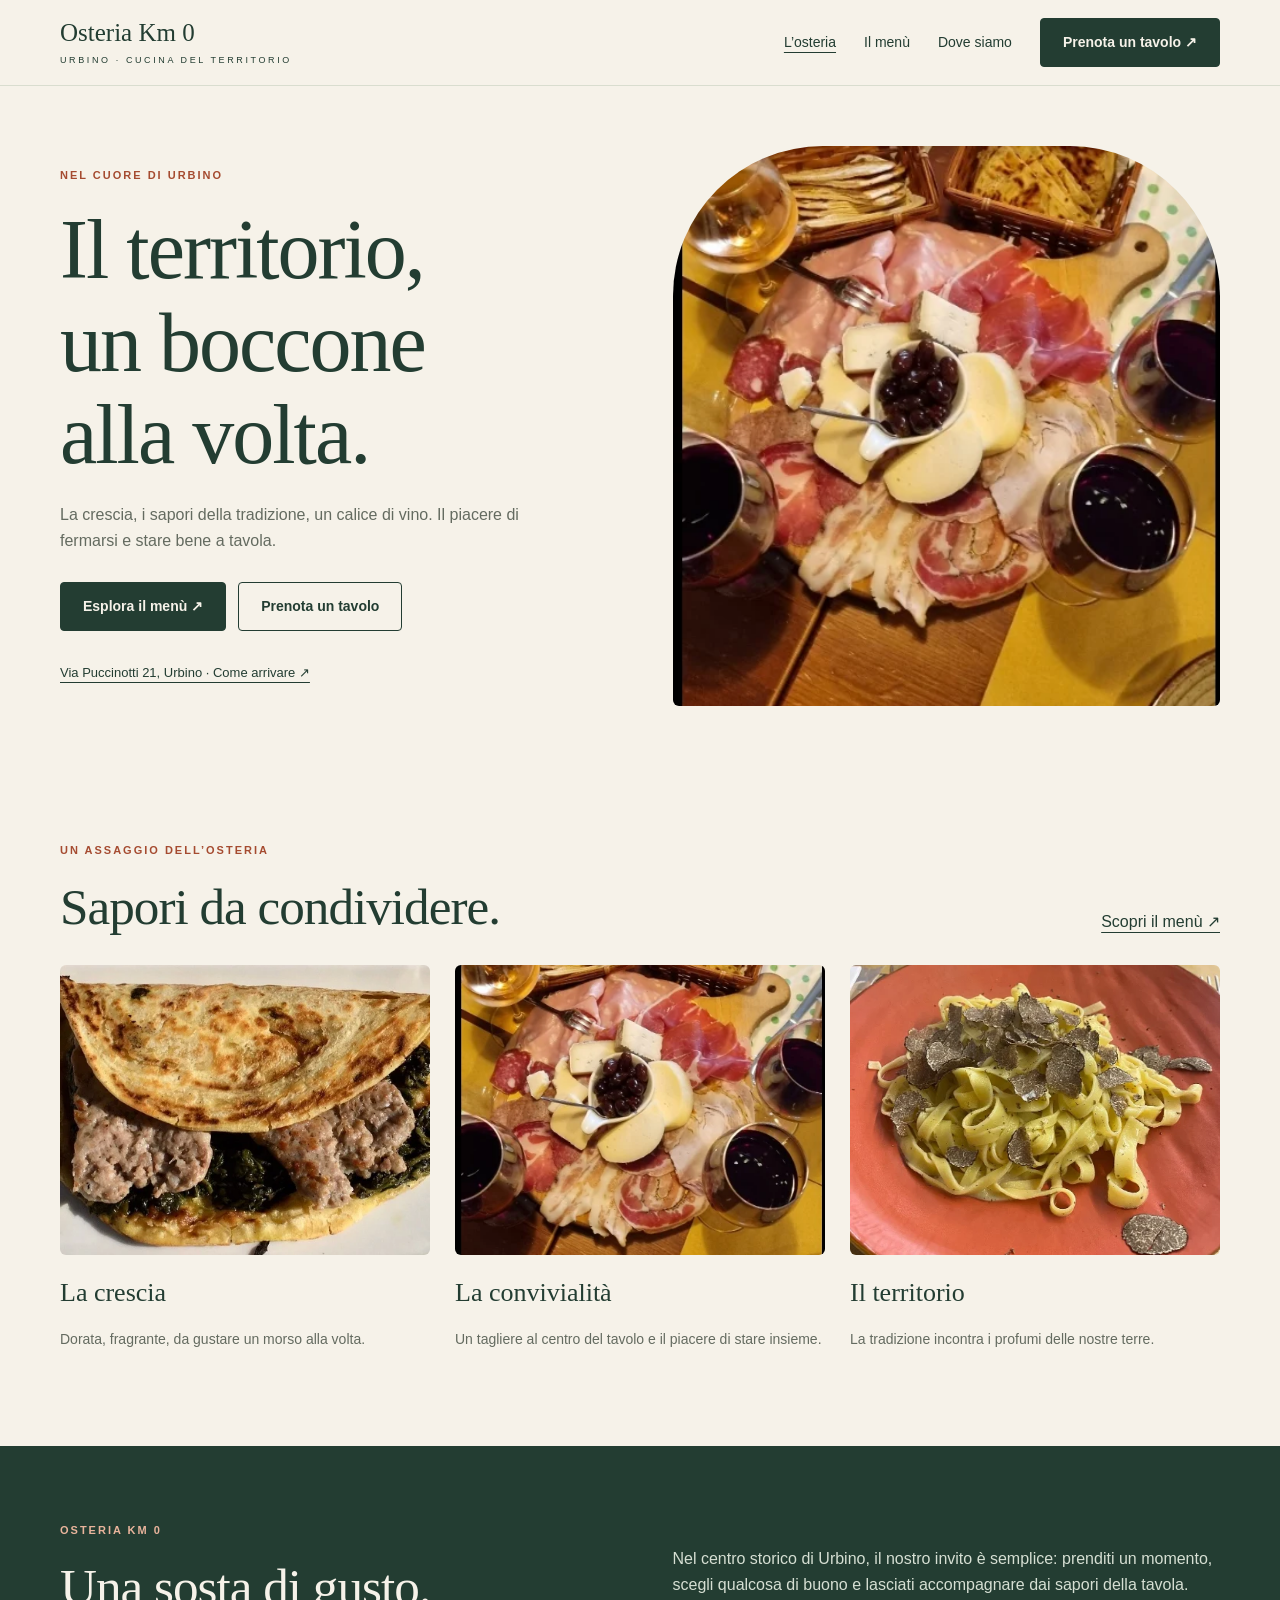
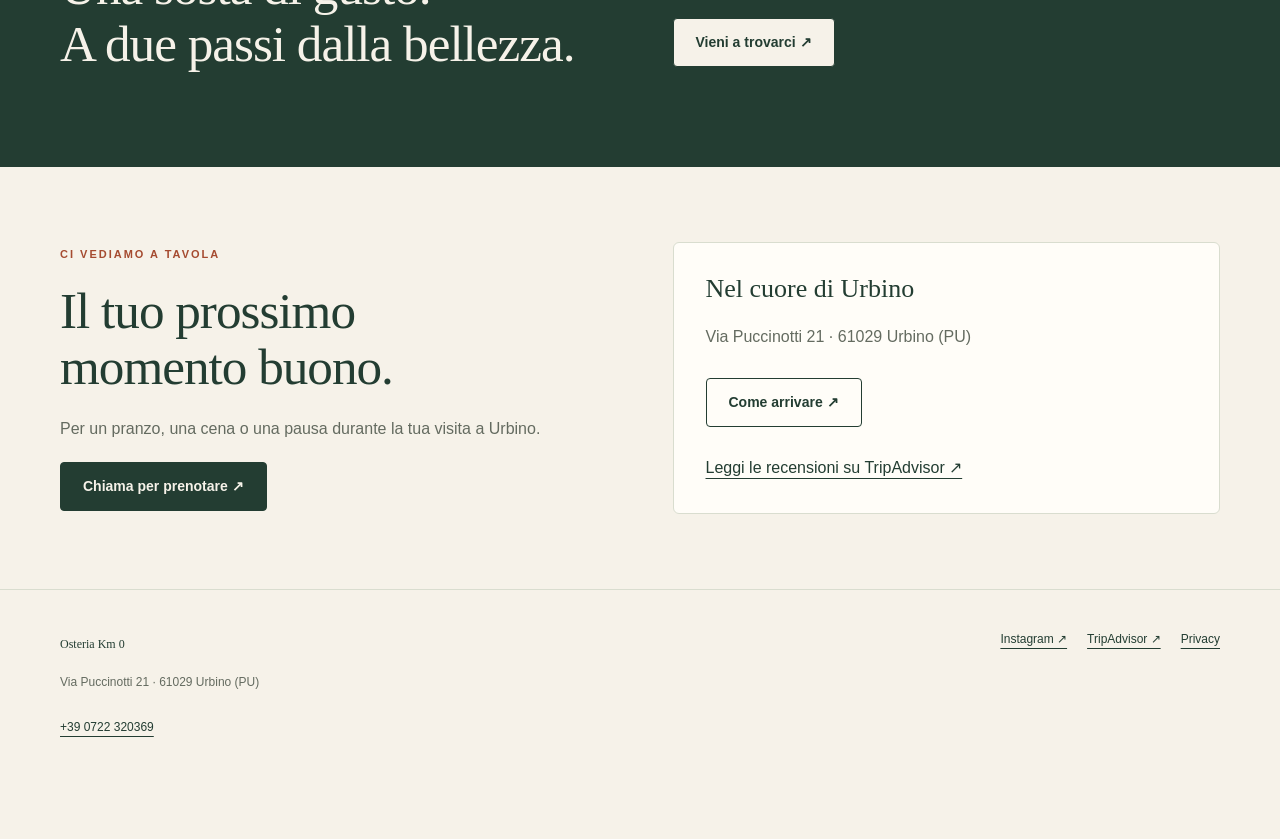
==== commit 6b47b843: "finale" ====
--- a/index.html
+++ b/index.html
@@ -1 +1,118 @@
-<!doctype html><html lang="it"><head><meta charset="utf-8"><meta name="viewport" content="width=device-width,initial-scale=1"><title>Il territorio, un boccone alla volta | Osteria Km 0, Urbino</title><meta name="description" content="Crescia, sapori del territorio e convivialità nel centro storico di Urbino. Scopri Osteria Km 0 e contattaci per prenotare."><meta name="theme-color" content="#233d32"><link rel="icon" href="assets/favicon.svg"><link rel="stylesheet" href="assets/style.css"></head><body><a class="skip" href="#main">Vai al contenuto</a><header class="header"><div class="wrap nav"><a class="brand" href="index.html">Osteria Km 0<small>Urbino · cucina del territorio</small></a><button class="toggle" aria-controls="navigation" aria-expanded="false" aria-label="Apri navigazione">☰</button><nav class="navlinks" id="navigation" aria-label="Principale"><a href="index.html" aria-current="page">L’osteria</a><a href="menu.html">Il menù</a><a href="contatti.html">Dove siamo</a><a class="btn" href="contatti.html#prenota">Prenota un tavolo ↗</a></nav></div></header><main id="main"><div class="wrap"><section class="hero"><div><span class="eyebrow">Nel cuore di Urbino</span><h1>Il territorio,<br>un boccone<br>alla volta.</h1><p>La crescia, i sapori della tradizione, un calice di vino. Il piacere di fermarsi e stare bene a tavola.</p><div class="actions"><a class="btn" href="menu.html">Esplora il menù ↗</a><a class="btn light" href="contatti.html#prenota">Prenota un tavolo</a></div><a class="note" data-link="maps" target="_blank" rel="noopener noreferrer">Via Puccinotti 21, Urbino · Come arrivare ↗</a></div><div class="hero-photo"><img src="assets/img/tagliere.webp" alt="Tagliere con salumi, formaggi, olive e crescia" width="472" height="543" fetchpriority="high"></div></section><div class="strip"><span>01 / La tradizione a tavola</span><span>02 / La nostra crescia</span><span>03 / Nel centro di Urbino</span></div><section class="section"><div class="heading"><div><span class="eyebrow">Un assaggio dell’osteria</span><h2>Sapori da condividere.</h2></div><a href="menu.html">Scopri il menù ↗</a></div><div class="cards"><article class="card"><figure><img src="assets/img/crescia.webp" alt="Crescia farcita con salsiccia e verdure" loading="lazy" width="600" height="500"></figure><div><h3>La crescia</h3><p>Dorata, fragrante, da gustare un morso alla volta.</p></div></article><article class="card"><figure><img src="assets/img/tagliere.webp" alt="Tagliere di salumi e formaggi" loading="lazy" width="600" height="500"></figure><div><h3>La convivialità</h3><p>Un tagliere al centro del tavolo e il piacere di stare insieme.</p></div></article><article class="card"><figure><img src="assets/img/pasta.webp" alt="Pasta con scaglie di tartufo" loading="lazy" width="600" height="500"></figure><div><h3>Il territorio</h3><p>La tradizione incontra i profumi delle nostre terre.</p></div></article></div></section></div><section class="dark section"><div class="wrap split"><div><span class="eyebrow">Osteria Km 0</span><h2>Una sosta di gusto.<br>A due passi dalla bellezza.</h2></div><div><p>Nel centro storico di Urbino, il nostro invito è semplice: prenditi un momento, scegli qualcosa di buono e lasciati accompagnare dai sapori della tavola.</p><a class="btn" href="contatti.html">Vieni a trovarci ↗</a></div></div></section><section class="wrap section split"><div><span class="eyebrow">Ci vediamo a tavola</span><h2>Il tuo prossimo<br>momento buono.</h2><p>Per un pranzo, una cena o una pausa durante la tua visita a Urbino.</p><a class="btn" data-phone>Chiama per prenotare ↗</a></div><div class="panel"><h3>Nel cuore di Urbino</h3><p data-address></p><div class="actions"><a class="btn light" data-link="maps" target="_blank" rel="noopener noreferrer">Come arrivare ↗</a></div><a data-link="tripadvisor" target="_blank" rel="noopener noreferrer">Leggi le recensioni su TripAdvisor ↗</a></div></section></main><footer class="footer"><div class="wrap footer-row"><div><a class="brand" href="index.html">Osteria Km 0</a><p style="margin-top:16px" data-address></p><a data-phone></a></div><div class="links"><a data-link="instagram" target="_blank" rel="noopener noreferrer">Instagram ↗</a><a data-link="tripadvisor" target="_blank" rel="noopener noreferrer">TripAdvisor ↗</a><a href="privacy.html">Privacy</a></div></div></footer><div class="mobile-bar" aria-label="Azioni rapide"><a class="btn light" href="menu.html">Il menù</a><a class="btn" data-phone>Chiama e prenota ↗</a></div><script src="assets/config.js"></script><script src="assets/menu.js"></script><script src="assets/app.js"></script></body></html>+<!doctype html>
+<html lang="it">
+
+<head>
+    <meta charset="utf-8">
+    <meta name="viewport" content="width=device-width,initial-scale=1">
+    <title>Il territorio, un boccone alla volta | Osteria Km 0, Urbino</title>
+    <meta name="description"
+        content="Crescia, sapori del territorio e convivialità nel centro storico di Urbino. Scopri Osteria Km 0 e contattaci per prenotare.">
+    <meta name="theme-color" content="#233d32">
+    <link rel="icon" href="assets/favicon.svg">
+    <link rel="stylesheet" href="assets/style.css">
+</head>
+
+<body><a class="skip" href="#main">Vai al contenuto</a>
+    <header class="header">
+        <div class="wrap nav"><a class="brand" href="index.html">Osteria Km 0<small>Urbino · cucina del
+                    territorio</small></a><button class="toggle" aria-controls="navigation" aria-expanded="false"
+                aria-label="Apri navigazione">☰</button>
+            <nav class="navlinks" id="navigation" aria-label="Principale"><a href="index.html"
+                    aria-current="page">L’osteria</a><a href="menu.html">Il menù</a><a href="contatti.html">Dove
+                    siamo</a><a class="btn" href="contatti.html#prenota">Prenota un tavolo ↗</a></nav>
+        </div>
+    </header>
+    <main id="main">
+        <div class="wrap">
+            <section class="hero">
+                <div><span class="eyebrow">Nel cuore di Urbino</span>
+                    <h1>Il territorio,<br>un boccone<br>alla volta.</h1>
+                    <p>La crescia, i sapori della tradizione, un calice di vino. Il piacere di fermarsi e stare bene a
+                        tavola.</p>
+                    <div class="actions"><a class="btn" href="menu.html">Esplora il menù ↗</a><a class="btn light"
+                            href="contatti.html#prenota">Prenota un tavolo</a></div><a class="note" data-link="maps"
+                        target="_blank" rel="noopener noreferrer">Via Puccinotti 21, Urbino · Come arrivare ↗</a>
+                </div>
+                <div class="hero-photo"><img src="assets/img/tagliere.webp"
+                        alt="Tagliere con salumi, formaggi, olive e crescia" width="472" height="543"
+                        fetchpriority="high"></div>
+            </section>
+            <section class="section">
+                <div class="heading">
+                    <div><span class="eyebrow">Un assaggio dell’osteria</span>
+                        <h2>Sapori da condividere.</h2>
+                    </div><a href="menu.html">Scopri il menù ↗</a>
+                </div>
+                <div class="cards">
+                    <article class="card">
+                        <figure><img src="assets/img/crescia.webp" alt="Crescia farcita con salsiccia e verdure"
+                                loading="lazy" width="600" height="500"></figure>
+                        <div>
+                            <h3>La crescia</h3>
+                            <p>Dorata, fragrante, da gustare un morso alla volta.</p>
+                        </div>
+                    </article>
+                    <article class="card">
+                        <figure><img src="assets/img/tagliere.webp" alt="Tagliere di salumi e formaggi" loading="lazy"
+                                width="600" height="500"></figure>
+                        <div>
+                            <h3>La convivialità</h3>
+                            <p>Un tagliere al centro del tavolo e il piacere di stare insieme.</p>
+                        </div>
+                    </article>
+                    <article class="card">
+                        <figure><img src="assets/img/pasta.webp" alt="Pasta con scaglie di tartufo" loading="lazy"
+                                width="600" height="500"></figure>
+                        <div>
+                            <h3>Il territorio</h3>
+                            <p>La tradizione incontra i profumi delle nostre terre.</p>
+                        </div>
+                    </article>
+                </div>
+            </section>
+        </div>
+        <section class="dark section">
+            <div class="wrap split">
+                <div><span class="eyebrow">Osteria Km 0</span>
+                    <h2>Una sosta di gusto.<br>A due passi dalla bellezza.</h2>
+                </div>
+                <div>
+                    <p>Nel centro storico di Urbino, il nostro invito è semplice: prenditi un momento, scegli qualcosa
+                        di buono e lasciati accompagnare dai sapori della tavola.</p><a class="btn"
+                        href="contatti.html">Vieni a trovarci ↗</a>
+                </div>
+            </div>
+        </section>
+        <section class="wrap section split">
+            <div><span class="eyebrow">Ci vediamo a tavola</span>
+                <h2>Il tuo prossimo<br>momento buono.</h2>
+                <p>Per un pranzo, una cena o una pausa durante la tua visita a Urbino.</p><a class="btn"
+                    data-phone>Chiama per prenotare ↗</a>
+            </div>
+            <div class="panel">
+                <h3>Nel cuore di Urbino</h3>
+                <p data-address></p>
+                <div class="actions"><a class="btn light" data-link="maps" target="_blank"
+                        rel="noopener noreferrer">Come arrivare ↗</a></div><a data-link="tripadvisor" target="_blank"
+                    rel="noopener noreferrer">Leggi le recensioni su TripAdvisor ↗</a>
+            </div>
+        </section>
+    </main>
+    <footer class="footer">
+        <div class="wrap footer-row">
+            <div><a class="brand" href="index.html">Osteria Km 0</a>
+                <p style="margin-top:16px" data-address></p><a data-phone></a>
+            </div>
+            <div class="links"><a data-link="instagram" target="_blank" rel="noopener noreferrer">Instagram ↗</a><a
+                    data-link="tripadvisor" target="_blank" rel="noopener noreferrer">TripAdvisor ↗</a><a
+                    href="privacy.html">Privacy</a></div>
+        </div>
+    </footer>
+    <div class="mobile-bar" aria-label="Azioni rapide"><a class="btn light" href="menu.html">Il menù</a><a class="btn"
+            data-phone>Chiama e prenota ↗</a></div>
+    <script src="assets/config.js"></script>
+    <script src="assets/menu.js"></script>
+    <script src="assets/app.js"></script>
+</body>
+
+</html>
